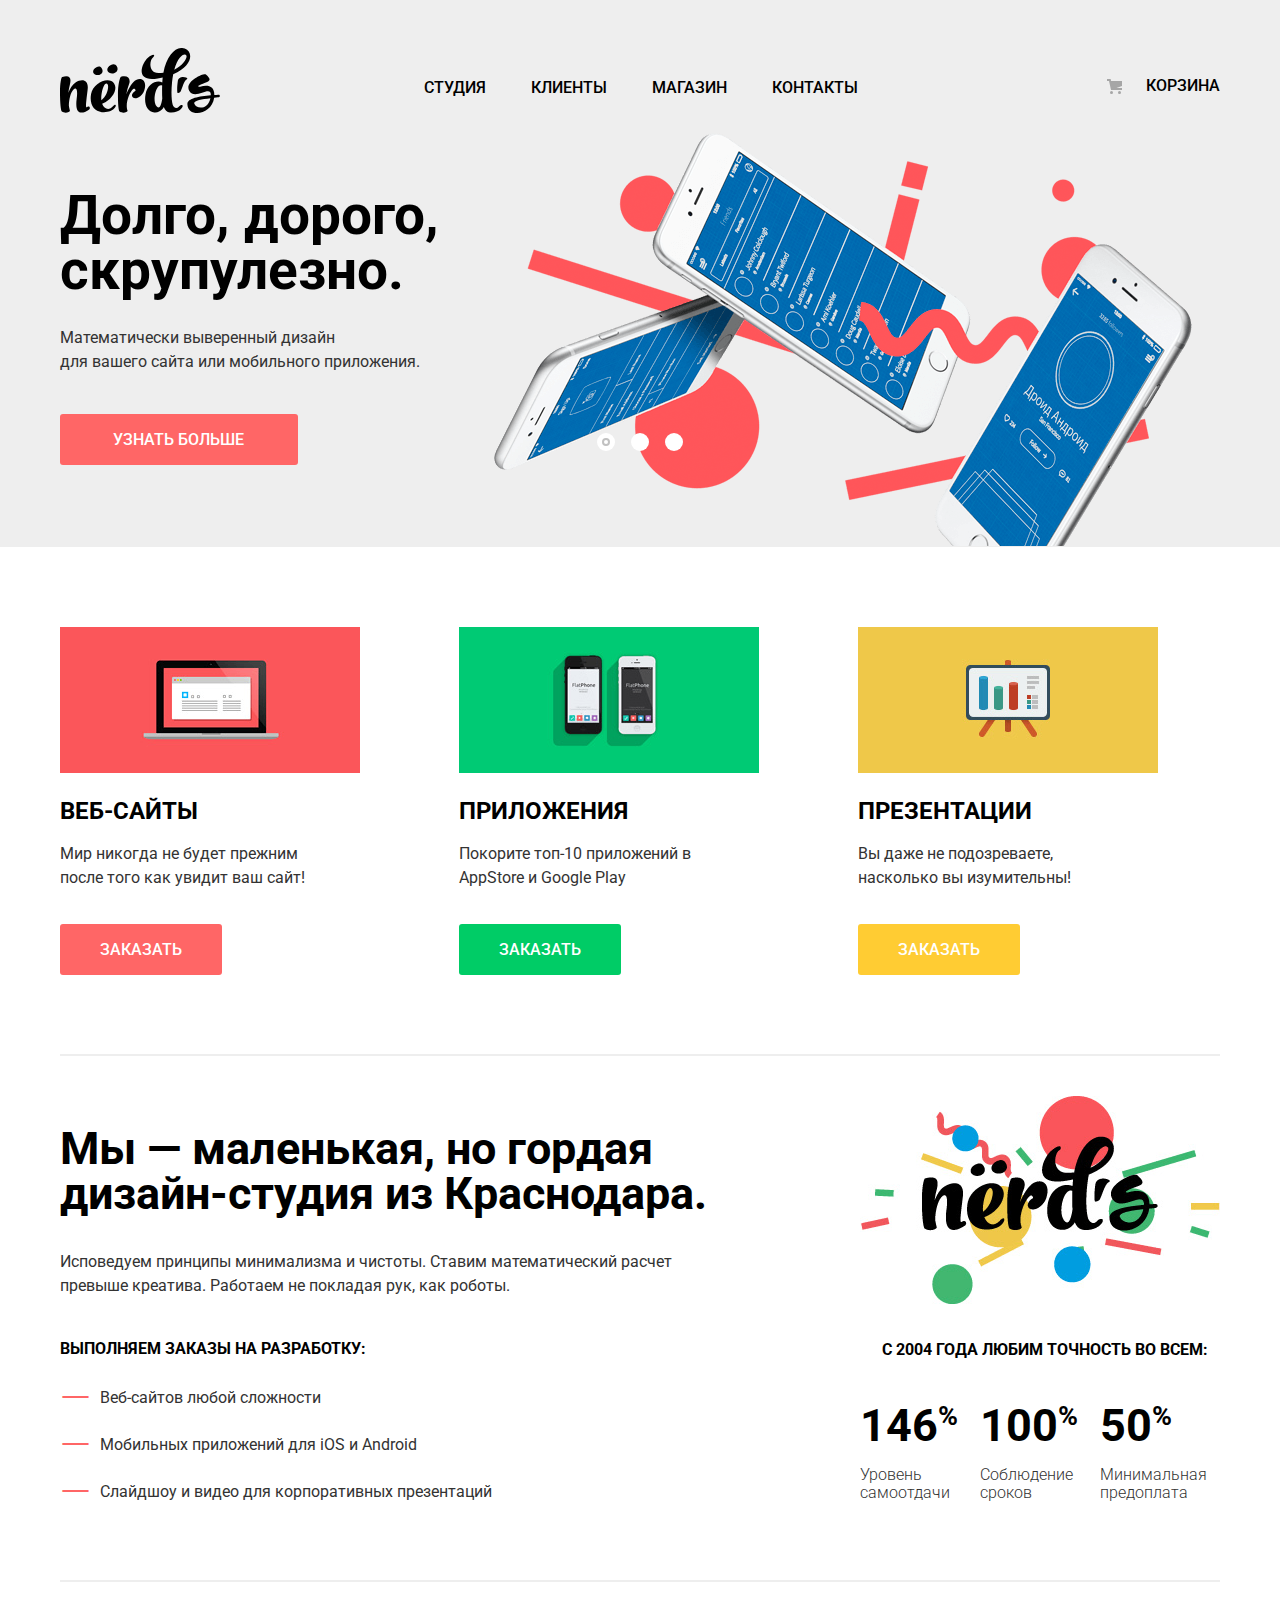
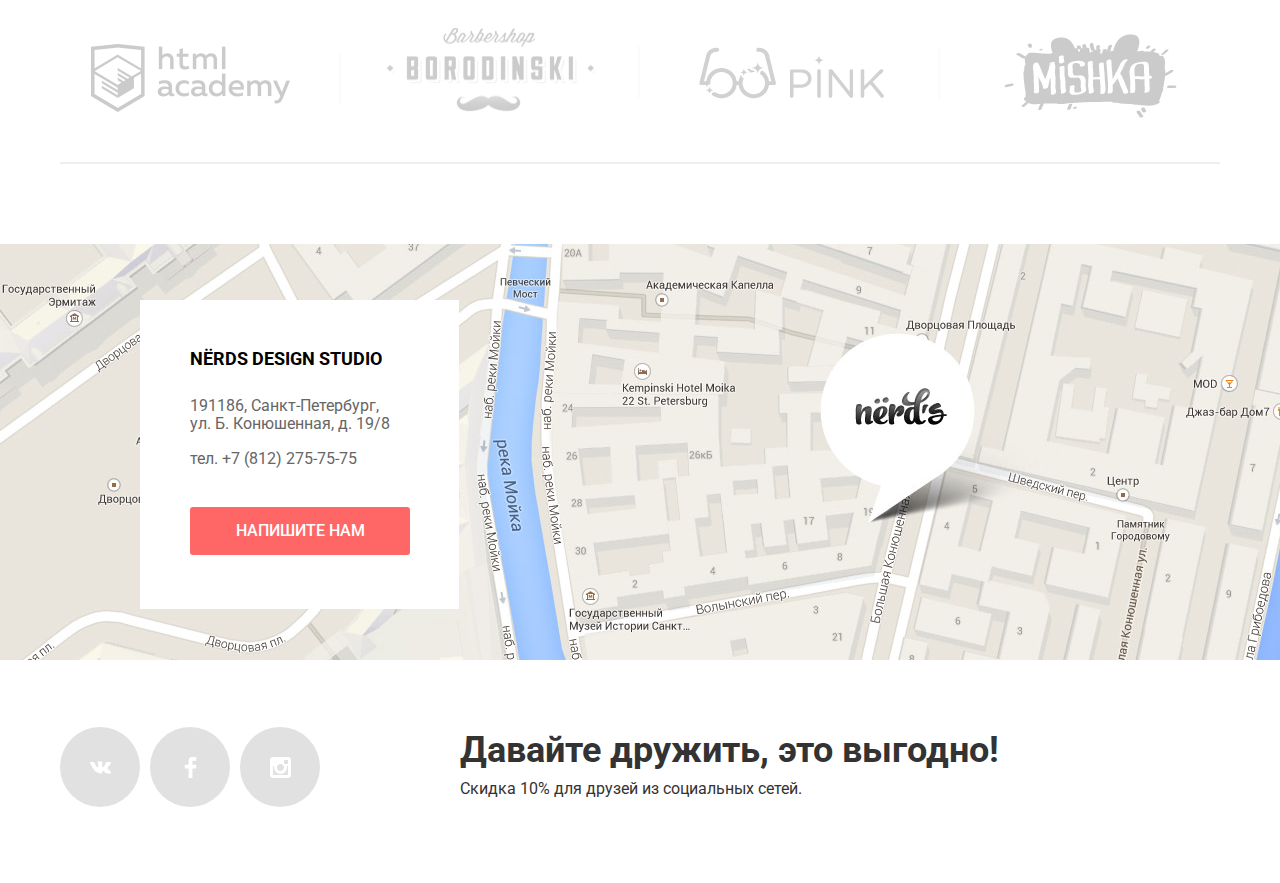
==== index.html @ 6db20c1d "Исправлены ошибки" ====
<!DOCTYPE html>
<html lang="ru">

<head>
    <meta charset="utf-8">
    <title>Нёрдс: главная страница</title>
    <link href="https://fonts.googleapis.com/css?family=Roboto:400,500,700&amp;subset=cyrillic" rel="stylesheet">
    <link href="css/normalize.css" rel="stylesheet">
    <link href="css/style.css" rel="stylesheet">
</head>

<body>
    <header class="main-header">
        <nav class="main-navigation" aria-label="Навигация сайта">
            <img src="img/nerds-logo.svg" width="160" height="65" alt="Логотип Нёрдс">
            <ul class="site-navigation">
                <li class="current-main"><a>Студия</a></li>
                <li><a href="clients.html">Клиенты</a></li>
                <li><a href="catalog.html">Магазин</a></li>
                <li><a href="contacts.html">Контакты</a></li>
            </ul>
            <div class="basket"><a href="basket.html">Корзина</a>
            </div>
        </nav>
    </header>

    <main>
        <h1 class="visually-hidden">Студия Нёрдс</h1>
        <div class="slider-background">
            <section class="slider">
                <h2 class="visually-hidden">Преимущества</h2>
                <input class="slide1 visually-hidden" type="radio" name="toggle" id="slide1" checked>
                <input class="slide2 visually-hidden" type="radio" name="toggle" id="slide2">
                <input class="slide3 visually-hidden" type="radio" name="toggle" id="slide3">
                <div class="slider-controls">
                    <label class="slider-controls-item slider-controls-item--1" for="slide1">Первый</label>
                    <label class="slider-controls-item slider-controls-item--2" for="slide2">Второй</label>
                    <label class="slider-controls-item slider-controls-item--3" for="slide3">Третий</label>
                </div>
                <ul class="slogan-list">
                    <li class="slogan first-slide">
                        <div class="slogan-text">
                            <p class="slogan-main"><b>Долго, дорого, скрупулезно.</b></p>
                            <p class="slogan-small">Математически выверенный дизайн
                                <br> для вашего сайта или мобильного приложения.</p>
                            <a class="button" href="#">Узнать больше</a>
                        </div>
                    </li>
                    <li class="slogan second-slide">
                        <div class="slogan-text">
                            <p class="slogan-main"><b>Любим математику как никто другой</b></p>
                            <p class="slogan-small">Никакого креатива, только математические формулы для расчета идеальных пропорций.</p>
                            <a class="button" href="#">Узнать больше</a>
                        </div>
                    </li>
                    <li class="slogan third-slide">
                        <div class="slogan-text">
                            <p class="slogan-main"><b>Только ночь, только хардкор</b></p>
                            <p class="slogan-small">Работать днем, как все? Мы против этого. Ближе к полуночи работа только начинается.</p>
                            <a class="button" href="#">Узнать больше</a>
                        </div>
                    </li>
                </ul>

            </section>
        </div>
        <section class="services">
            <h2 class="visually-hidden">Услуги</h2>
            <div class="services-list">
                <div class="services-item web">
                    <img src="img/illustration-1.png" width="300" height="146" alt="Веб-сайты">
                    <h3>Веб-сайты</h3>
                    <p>Мир никогда не будет прежним после того как увидит ваш сайт!</p>
                    <a class="button red" href="#">Заказать</a>
                </div>
                <div class="services-item apps">
                    <img src="img/illustration-2.png" width="300" height="146" alt="Приложения">
                    <h3>Приложения</h3>
                    <p>Покорите топ-10 приложений в AppStore и Google Play</p>
                    <a class="button green" href="#">Заказать</a>
                </div>
                <div class="services-item presentations">
                    <img src="img/illustration-3.png" width="300" height="146" alt="Презентации">
                    <h3>Презентации</h3>
                    <p>Вы даже не подозреваете, насколько вы изумительны!</p>
                    <a class="button yellow" href="#">Заказать</a>
                </div>
            </div>
        </section>
        <div class=features-wrapper>
            <section class="features">
                <p class="features-large"><b>Мы &mdash; маленькая, но гордая дизайн-студия из Краснодара.</b></p>
                <p>Исповедуем принципы минимализма и чистоты. Ставим математический расчет превыше креатива. Работаем не покладая рук, как роботы.</p>
                <p class="features-small">Выполняем заказы на разработку:</p>
                <ul class="features-list">
                    <li>Веб-сайтов любой сложности</li>
                    <li>Мобильных приложений для iOS и Android</li>
                    <li>Слайдшоу и видео для корпоративных презентаций</li>
                </ul>
            </section>
            <section class="features-numbers">
                <h2>С 2004 года любим точность во всем:</h2>
                <ul class="numbers-table">
                    <li>
                        <p class="numbers">146<sup>%</sup></p>
                        <p class="numbers-text">Уровень самоотдачи</p>
                    </li>
                    <li>
                        <p class="numbers">100<sup>%</sup></p>
                        <p class="numbers-text">Соблюдение сроков</p>
                    </li>
                    <li>
                        <p class="numbers">50<sup>%</sup></p>
                        <p class="numbers-text"> Минимальная предоплата</p>
                    </li>
                </ul>
            </section>
        </div>

        <section class="projects" aria-label="Проекты">
            <ul class="projects-list">
                <li>
                    <a class="htmlacademy" href="https://htmlacademy.ru/intensive/htmlcss" aria-label="Академия HTML">
                        <img src="img/logo-1.png" width="199" height="68" alt="HTML Academy"></a>
                </li>
                <li>
                    <a class="borodinskiy" href="#" aria-label="Барбершоп Бородинский">
                        <img src="img/logo-2.png" width="209" height="87" alt="Borodinsky"></a>
                </li>
                <li>
                    <a class="pink" href="#" aria-label="Пинк">
                        <img src="img/logo-3.png" width="185" height="52" alt="Pink"></a>
                </li>
                <li>
                    <a class="mishka" href="#" aria-label="Мишка">
                        <img src="img/logo-4.png" width="173" height="84" alt="Mishka"></a>
                </li>
            </ul>
        </section>
        <section class="contacts" aria-label="Контактная информация">
            <p class="map"><img src="img/map.jpg" width="1440" height="416" alt="Санкт-Петербург, ул. Б. Конюшенная, д. 19/8">
            </p>
            <div class="address">
                <h3>Nёrds design studio</h3>
                <p>191186, Санкт-Петербург,
                    <br> ул. Б. Конюшенная, д. 19/8</p>
                <a class="phone" href="tel:+78122757575">тел. +7 (812) 275-75-75</a>
                <a class="button write" href="contacts.html">Напишите нам</a>
            </div>
        </section>
    </main>
    <footer class="footer">
        <div class="footer-social">
            <ul class="list-social">
                <li>
                    <a class="social-button" href="https://vk.com/" aria-label="Вконтакте"><img src="img/vk-icon.svg" width="21" height="21" alt="вконтакте"></a>
                </li>
                <li>
                    <a class="social-button" href="https://facebook.com/" aria-label="Фейсбук"><img src="img/fb-icon.svg" width="21" height="21" alt="фейсбук"></a>
                </li>
                <li>
                    <a class="social-button" href="https://instagram.com/" aria-label="Инстаграм"><img src="img/insta-icon.svg" width="21" height="21" alt="instagram"></a>
                </li>
            </ul>
            <div class="friendship">
                <p class="friendship-large">Давайте дружить, это выгодно!</p>
                <p class="friendship-small">Скидка 10% для друзей из социальных сетей.</p>
            </div>
        </div>
    </footer>

    <section class="modal contact-us">
        <h2>Напишите нам</h2>
        <form class="contact-form" action="https://echo.htmlacademy.ru" method="post">
            <div class="user-wrapper">
                <p>
                    <label for="name">Ваше имя:</label>
                    <input class="form-field" type="text" id="name" name="contact-name" required placeholder="Имя Фамилия">
                </p>
                <p>
                    <label for="email">Ваш e-mail:</label>
                    <input class="form-field" type="email" id="email" name="email" required placeholder="email@example.com">
                </p>
            </div>
            <p>
                <label for="message">Текст письма:</label>
                <textarea class="form-field message" id="message" name="message" required placeholder="В свободной форме"></textarea>
            </p>
            <button class="button button-modal" type="submit">Отправить</button>
        </form>
        <button class="modal-close" type="button" name="close" aria-label="Закрыть окно"></button>
    </section>
</body>

</html>
---- css/style.css ----
body {
    margin: 0;
    padding: 0;
    font-family: "Roboto", Arial, sans-serif;
    font-size: 16px;
    line-height: 24px;
    font-weight: 400;
    color: #333333;
}
a {
    text-decoration: none;
}
.main-header {
    width: 100%;
    background-color: #eeeeee;
    display: flex;
}
.main-navigation {
    line-height: 30px;
    font-weight: 500;
    text-transform: uppercase;
    display: flex;
    width: 1160px;
    padding: 0;
    margin: 0 auto;
    margin-top: 48px;
    margin-bottom: 20px;
    padding-right: 20px;
    padding-left: 20px;
    flex-wrap: wrap;

    justify-content: space-between;
    align-items: center;
}

.main-navigation img {
    margin: 0;
    padding: 0;
}
.catalog-header img:hover,
.catalog-header img:focus {
    opacity: 0.8;
}
.catalog-header img:active {
    opacity: 0.3;
}
.site-navigation {
    padding: 0;
    margin: 0;
    margin-top: 15px;
    display: flex;
    list-style: none;
    justify-content: space-between;
}
.site-navigation li {
    margin-right: 45px;
}
.site-navigation a,
.site-navigation-catalog a {
    color: #000000;
    margin: 0;
}
.site-navigation a:hover,
.basket a:hover, 
.site-navigation-catalog a:hover,
.site-navigation a:focus,
.basket a:focus, 
.site-navigation-catalog a:focus {
    color: #ff6666;
}
.site-navigation a:active,
.basket a:active, 
.site-navigation-catalog a:active {
    color: #000000;
    opacity: 0.3;
}
.current a,
.current a:hover,
.current a:active {
    color: #000000;
    border-bottom: 2px solid #ff6666;
    padding-bottom: 8px;
    opacity: 1;
}
.current-main a,
.current-main a:hover,
.current-main a:active {
    color: #000000;
    opacity: 1;
}
.basket {
    list-style: none;
    line-height: 30px;
    font-weight: 500;
    text-transform: uppercase;
    max-width: 120px;
    padding: 0;
    margin: 0;
    margin-top: 14px;
}
.basket a {
    color: #000000;
}
.basket::before {
    content: "";
    width: 15px;
    height: 15px;
    display: inline-block;
    vertical-align: middle;
    background-image: url(../img/cart-icon.svg);
    background-repeat: no-repeat;
    margin-right: 24px;
}
.slider-background {
    width: 100%;
    background-color: #eeeeee;
    margin-bottom: 80px;
}
.slider {
    background-color: #eeeeee;
    width: 1160px;
    margin: 0 auto;
    padding: 0;
    padding-right: 20px;
    padding-left: 20px;
    position: relative;
}
.first-slide,
.second-slide,
.third-slide {
    display: none
}
.slider-controls {
    position: absolute;
    left: 50%;
    bottom: 104px;
    z-index: 100;
    width: 160px;
    height: 18px;
    text-align: center;
    font-size: 0;
    transform: translateX(-50%);
}
.slider-controls label {
    position: relative;
    display: inline-block;
    vertical-align: top;
    width: 18px;
    height: 18px;
    padding: 8px;
    border-radius: 50%;
    cursor: pointer;
}
.slider-controls label::after {
    content: "";
    position: absolute;
    top: 8px;
    left: 8px;
    z-index: 1;
    width: 18px;
    height: 18px;
    background: #ffffff;
    border-radius: 50%;
}
.slide1:checked~.slogan-list .slogan:nth-child(1) {
    display: block;
}
.slide2:checked~.slogan-list .slogan:nth-child(2) {
    display: block;
}
.slide3:checked~.slogan-list .slogan:nth-child(3) {
    display: block;
}
.slide1:checked~.slider-controls .slider-controls-item--1::before,
.slide2:checked~.slider-controls .slider-controls-item--2::before,
.slide3:checked~.slider-controls .slider-controls-item--3::before {
    content: "";
    position: absolute;
    left: 50%;
    top: 50%;
    z-index: 2;
    width: 4px;
    height: 4px;
    margin: -4px;
    background-color: inherit;
    border: 2px solid #c1c1c1;
    border-radius: 50%;
}
.slogan-text {
    margin: 0;
    padding: 0;
    display: flex;
    flex-direction: column;
    align-items: flex-start;
    justify-content: space-between;
    width: 525px;
}
.slogan-main {
    font-size: 55px;
    line-height: 55px;
    text-align: left;
    font-weight: 500;
    color: #000000;
    margin-bottom: 28px;
}
.slogan-small {
    max-width: 430px;
    margin: 0;
    margin-bottom: 40px;
}
.slogan-list {
    padding: 0;
    margin: 0;
}
.slogan {
    list-style: none;
    padding-bottom: 82px;
}
.slogan:nth-child(1) {
    background-image: url(../img/slide1.png);
    background-position: 94% 0;
    background-repeat: no-repeat;
}
.slogan:nth-child(2) {
    background-image: url(../img/slide2.png);
    background-position: 100% 0;
    background-repeat: no-repeat;
}
.slogan:nth-child(3) {
    background-image: url(../img/slide3.png);
    background-position: 100% 20px;
    background-repeat: no-repeat;
}
.services {
    width: 1160px;
    min-height: 427px;
    margin: 0 auto 32px auto;
    border-bottom: 2px solid #eeeeee;
}
.services-item {
    list-style: none;
}
.services-item img {
    margin-bottom: 16px;
}
.services-list {
    display: flex;
    margin: 0;
    padding: 0;
}
.services-item.web {
    margin-right: 99px;
}
.services-item.apps {
    margin-right: 99px;
}
.services-item p {
    width: 260px;
    margin-bottom: 34px;
}
.services-item h3 {
    font-size: 24px;
    line-height: 30px;
    text-transform: uppercase;
    text-align: left;
    font-weight: 700;
    color: #000000;
    margin: 0;
}
.button {
    display: inline-block;
    vertical-align: top;
    border-radius: 3px;
    line-height: 18px;
    text-align: center;
    color: #ffffff;
    vertical-align: middle;
    text-transform: uppercase;
    font-weight: 500;
    background-color: #ff6666;
    border: none;
    padding: 17px 54px 16px 53px;
}
.button:hover {
    background-color: #ff3333;
}
.button:focus {
    background-color: #cc3333;
    color: #cc9999;
    box-shadow: inset 1px 1px 0 #fff;
}
.button.red {
    padding: 17px 40px 16px 40px;
}
.button.green {
    background-color: #00cc66;
    padding: 17px 40px 16px 40px;
}
.button.green:hover {
    background-color: #339966;
}
.button.green:focus {
    background-color: #009966;
    color: #66cc99;
    box-shadow: inset 1px 1px 0 #fff;
}
.button.yellow {
    background-color: #ffcc33;
    padding: 17px 40px 16px 40px;
}
.button.yellow:hover {
    background-color: #eab534;
}
.button.yellow:focus {
    background-color: #cc9933;
    color: #ffcc66;
    box-shadow: inset 1px 1px 0 #fff;
}
.features-wrapper {
    display: flex;
    align-content: space-between;
    width: 1160px;
    margin: auto;
    padding-right: 20px;
    padding-left: 20px;
}
.features {
    display: flex;
    flex-direction: column;
    align-content: flex-start;
    width: 660px;
}
.features-large {
    font-size: 45px;
    line-height: 45px;
    font-weight: 500;
    color: #000000;
    margin: 0;
    margin-top: 38px;
    margin-bottom: 18px;
    padding: 0;
}
.features-small {
    font-size: 16px;
    line-height: 24px;
    text-transform: uppercase;
    text-align: left;
    font-weight: 700;
    color: #000000;
    margin: 0;
    margin-bottom: 9px;
    margin-top: 23px;
    padding: 0;
}
.features-list {
    list-style: none;
    margin-bottom: 43px;
}
.features-list ul {
    margin: 0;
    padding: 0;
}
.features-list li {
    padding-bottom: 23px;
    position: relative;
}
.features-list li::before {
    content: "\2014";
    display: block;
    padding-right: 5px;
    color: #ff6666;
    font-size: 40px;
    font-weight: 300;
    position: absolute;
    left: -40px;
}
.numbers {
    font-size: 45px;
    line-height: 10.06px;
    font-weight: 700;
    color: #000000;
    display: flex;
    flex-direction: row;
    padding-right: 22px;
    margin-bottom: 35px;
}
.numbers sup {
    vertical-align: super;
    font-size: 27px;
    margin-top: 8px;
}
.numbers-text {
    font-size: 16px;
    line-height: 18px;
    font-weight: 300;
}
.numbers-table {
    list-style: none;
    display: flex;
    justify-content: space-around;
    margin: 0;
    padding: 0;
    width: 360px;
}
.features-numbers {
    display: flex;
    flex-direction: column;
    margin-left: auto;
    align-items: flex-end;
}
.features-numbers::before {
    content: "";
    display: inline-block;
    vertical-align: top;
    width: 360px;
    height: 210px;
    margin-left: auto;
    margin-bottom: 32px;
    margin-top: 8px;
    background: url(../img/nerds-illustration.png) no-repeat 100% 0;
}
.features-numbers h2 {
    font-size: 16px;
    line-height: 24px;
    text-transform: uppercase;
    text-align: left;
    font-weight: 700;
    color: #000000;
    margin: 0;
    margin-bottom: 14px;
    padding: 0;
    padding-right: 12px;
}
.projects {
    width: 1160px;
    margin: 0 auto;
    margin-bottom: 80px;
    margin-top: 10px;
    border-bottom: 2px solid #eeeeee;
    border-top: 2px solid #eeeeee;
}
.projects-list {
    padding: 0;
    margin: 0;
    display: flex;
    justify-content: space-between;
}
.projects-list li {
    list-style: none;
}
.projects a {
    display: flex;
    align-items: center;
    position: relative;
}
.projects a {
    opacity: 0.2;
}
.projects .htmlacademy {
    padding-left: 31px;
    padding-right: 51px;
    padding-top: 62px;
    padding-bottom: 50px;
}
.projects .borodinskiy {
    padding-left: 45px;
    padding-right: 44px;
    padding-top: 46px;
    padding-bottom: 44px;
}
.projects .mishka {
    padding-left: 63px;
    padding-right: 43px;
    padding-top: 52px;
    padding-bottom: 44px;
}
.projects .pink {
    padding-left: 57px;
    padding-right: 56px;
    padding-top: 65px;
    padding-bottom: 63px;
}
.projects .htmlacademy::after,
.projects .borodinskiy::after,
.projects .pink::after {
    content: "";
    display: block;
    width: 2px;
    height: 52px;
    position: absolute;
    right: 0;
    z-index: 1;
    background-color: #eeeeee;
}
.projects a:hover,
.projects a:focus {
    opacity: 1;
}
.projects a:active {
    opacity: 0.1;
}
.contacts {
    width: 100%;
    position: relative;
}
.map {
    min-height: 416px;
    overflow: hidden;
    line-height: 0;
    margin: 0;
    padding: 0;
    background-color: #cccccc;
}
.address {
    width: 319px;
    min-height: 309px;
    background-color: white;
    position: absolute;
    top: 56px;
    left: 140px;
    padding: 32px 50px 42px;
    display: flex;
    flex-direction: column;
    justify-content: center;
    box-sizing: border-box;
}
.address p {
    font: inherit;
    line-height: 18px;
    color: #666666;
    margin-bottom: 14px;
}
.phone {
    color: #666666;
    text-decoration: none;
}
.address h3 {
    font-size: 18px;
    line-height: 30px;
    text-transform: uppercase;
    text-align: left;
    font-weight: 700;
    color: #000000;
    margin: 0;
    padding: 0;
    padding-bottom: 7px;
}
.button.write {
    padding: 15px 0 15px 0;
    margin-top: 36px;
    width: 220px;
    text-align: center;
}
.footer {
    width: 100%;
}
.footer-social {
    width: 1160px;
    display: flex;
    justify-content: flex-start;
    align-items: flex-start;
    margin: 67px auto;
    padding-right: 20px;
    padding-left: 20px;
}
.list-social {
    min-width: 260px;
    height: 80px;
    padding: 0;
    margin: 0;
    display: flex;
    justify-content: space-between;
    list-style: none;
}
.social-button {
    background-color: #e1e1e1;
    width: 80px;
    height: 80px;
    border-radius: 50%;
    display: flex;
    align-items: center;
    justify-content: center;
}
.social-button:hover,
.social-button:focus {
    background-color: #ff3333;
}
.social-button:active {
    background-color: #cc3333;
}
.social-button:active img {
    opacity: 0.3;
}
.friendship {
    margin: 0;
    margin-left: 140px;
}
.friendship-large {
    margin: 0;
    padding: 0;
    padding-top: 5px;
    font-size: 36px;
    line-height: 36px;
    font-weight: 700;
}
.friendship-small {
    line-height: 22px;
    margin-top: 10px;
}

/*МОДАЛЬНОЕ ОКНО*/

.modal {
    position: fixed;
    display: none;
}
.modal.contact-us {
    width: 780px;
    padding: 68px 80px 80px 100px;
    border: 1px solid #eeeeee;
    background-color: #ffffff;
    top: 50px;
    left: 240px;
    box-shadow: 0 14px 80px 0 rgba(0,0,0,0.8);
    z-index: 103;
}
.contact-us h2 {
    font-size: 45px;
    line-height: 45px;
    font-weight: 500;
    margin: 0;
    margin-bottom: 42px;
}
.contact-us p {
    margin: 0;
    padding: 0;
}
.user-wrapper {
    display: flex;
    margin-bottom: 34px;
}
.contact-form label {
    font-size: 16px;
    color: #000000;
    line-height: 18px;
    font-weight: 700;
    display: block;
}
.form-field::-webkit-input-placeholder {
    font: inherit;
    color: #333333;
    font-size: 16px;
    line-height: 18px;
    font-weight: 300;
    opacity: 0.5;
}
.form-field::-ms-input-placeholder {
    font: inherit;
    color: #333333;
    font-size: 16px;
    line-height: 18px;
    font-weight: 300;
    opacity: 0.5;
}
.form-field::placeholder {
    font: inherit;
    color: #333333;
    font-size: 16px;
    line-height: 18px;
    font-weight: 300;
    opacity: 0.5;
}
.form-field {
    border: 2px solid #eeeeee;
}
.form-field:hover {
    opacity: 0.3;
}
.form-field:focus {
    border-color: #000000;
}
.form-field:required:invalid {
    border-color: #ff3333;
    color: #ff3333;
}
.form-field {
    width: 334px;
    height: 46px;
    margin: 0;
    padding-left: 12px;
    padding-right: 10px;
    margin-top: 7px;
    margin-right: 40px;
}
.form-field.message {
    width: 740px;
    height: 102px;
    padding-left: 12px;
    padding-top: 12px;
    margin-bottom: 43px;
    margin-top: 10px;
}
.modal-close {
    position: absolute;
    top: 79px;
    right: 80px;
    width: 22px;
    height: 22px;
    font-size: 0;
    background-color: #ffffff;
    border: none;
    cursor: pointer;
    opacity: 0.3;
}
.modal-close::before,
.modal-close::after {
    content: "";
    position: absolute;
    right: 6px;
    width: 27px;
    height: 3px;
    background-color: #ff3333;
}
.modal-close::before {
    transform: rotate(45deg);
}
.modal-close::after {
    transform: rotate(-45deg);
}
.modal-close:hover,
.modal-close:focus {
    opacity: 1;
    outline: none;
}
.modal-close:active {
    opacity: 0.1;
    outline: none;
}
.button-modal {
    width: 260px;
}

/*КАТАЛОГ*/

.catalog-header {
    width: 100%;
    background-color: #eeeeee;
    display: flex;
}
.catalog-navigation {
    line-height: 30px;
    font-weight: 500;
    text-transform: uppercase;
    background-color: #eeeeee;
    display: flex;
    width: 1160px;
    padding: 0;
    margin: 0 auto;
    margin-top: 48px;
    margin-bottom: 20px;
    padding-right: 20px;
    padding-left: 20px;

    justify-content: space-between;
    align-items: center;
}
.catalog-navigation img {
    margin: 0;
}
.site-navigation-catalog {
    padding: 0;
    margin: 0;
    margin-top: 10px;
    display: flex;
    list-style: none;
    justify-content: space-between;
}
.site-navigation-catalog li {
    margin-right: 46px;
}

.basket {
    max-width: 120px;
    padding: 0;
    margin: 0;
    margin-top: 10px;
}
.catalog-title {
    width: 100%;
    background-color: #eeeeee;
    display: flex;
    justify-content: center;
    align-content: center;
    padding-top: 45px;
    padding-bottom: 110px;
    margin-bottom: 60px;
}
.catalog-title h1 {
    font-size: 55px;
    font-weight: 500;
    line-height: 55px;
    margin: 0;
    padding: 0;
}
.catalog-container {
    width: 1160px;
    margin: 0 auto;
    display: flex;
    justify-content: space-between;
}
.filter-container {
    padding: 0;
    margin: 0;
    display: flex;
    justify-content: space-between;
}
.filters-set {
    border: none;
    margin: 0;
    margin-bottom: 42px;
    padding: 0;
    width: 260px;
}
.filters-name {
    font-size: 18px;
    line-height: 30px;
    font-weight: 700;
    text-transform: uppercase;
    padding: 0;
    margin: 0;
}
.filters-set ul {
    padding: 0;
    margin: 0;
}
.filters-set li {
    font-size: 16px;
    line-height: 20px;
    display: block;
    margin-top: 15px;
    padding-bottom: 5px;
    position: relative;
}
.filters-set label {
    padding-left: 37px;
}
.filters-set label::before,.filters-set label::after {
    opacity: 0.4;
}
.radio+label::before {
    content: "";
    position: absolute;
    width: 26px;
    height: 26px;
    left: 0px;
    top: 0px;
    background: url(../img/radio-off.svg) no-repeat;
}
.radio:checked+label::before {
    content: "";
    position: absolute;
    width: 26px;
    height: 26px;
    left: 0px;
    top: 0px;
    background: url(../img/radio-on.svg) no-repeat;
}
.checkbox:focus+label,
.checkbox:focus+label::before,
.checkbox:focus+label::after,
.radio:focus+label,
.radio:focus+label::before,
.radio:focus+label::after,
.filters-set label:hover,
.filters-set label:hover::before,
.filters-set label:hover::after {
    opacity: 1;
    color: #000000;
}
.checkbox:disabled+label,
.checkbox:disabled+label::before,
.checkbox:disabled+label::after,
.radio:disabled+label,
.radio:disabled+label::before,
.radio:disabled+label::after {
    opacity: 0.3;
}
.checkbox+label::before {
    content: "";
    position: absolute;
    width: 25px;
    height: 25px;
    left: 0;
    top: 0;
    background: url(../img/checkbox-off.svg) no-repeat;
}
.checkbox:checked+label::before {
    content: "";
    position: absolute;
    width: 25px;
    height: 25px;
    left: 0;
    top: 0;
    background: url(../img/checkbox-on.svg) no-repeat;
}
.filters button {
    margin-top: 6px;
    width: 260px;
    height: 50px;
    color: #000000;
    font-size: 16px;
    line-height: 18px;
    font-weight: 500;
    text-transform: uppercase;
    background-color: #eeeeee;
    border: none;
}
.filters button:hover {
    background-color: #dfdfdf;
}
.filters button:active {
    background-color: #d5d5d5;
    box-shadow: inset 0 2px 0 0 #bfbfbf;
}
.filter-item {
    margin: 0;
    padding: 0;
    border: none;
    width: 260px;
}
.range-filter {
    width: 260px;
    margin-top: 51px;
}
.filter-item legend {
    font-size: 18px;
    line-height: 24px;
    text-transform: uppercase;
    font-weight: 700;
}
.range-controls {
    position: relative;
    height: 41px;
    margin-bottom: 15px;
    padding-top: 39px;
    padding-right: 20px;
    padding-left: 20px;
    background-color: #f1f1f1;
    border-radius: 5px;
}
.range-controls .scale {
    height: 2px;
    background: #d7dcde;
}
.range-controls .bar {
    width: 70%;
    height: 2px;
    background: #00ca74;
    margin-left: 5%; 
    width: 140px;
}
.range-controls .toggle {
    position: absolute;
    top: 31px;
    left: 0;
    width: 4px;
    height: 4px;
    padding: 0;
    border: 8px solid #ffffff;
    background-color: #ababab;
    box-shadow: 0 2px 1px 0 #cfcfcf;
    border-radius: 50%;
    cursor: pointer;
}
.range-controls .toggle-min {
    left: 20px;
}
.range-controls .toggle-max {
    left: 160px;
}
.price-controls {
    font-size: 0;
    margin-bottom: 55px;
}
.price-controls label {
    display: inline-block;
    vertical-align: top;
    width: 50%;
    font-size: 16px;
    text-transform: uppercase;
}
.price-controls input {
    width: 60px;
    padding: 8px 10px;
    margin-left: 10px;
    font-family: Roboto, Arial, sans-serif;
    font-size: 16px;
    text-align: center;
    color: #283136;
    border: none;
    border-radius: 5px;
    background: #f1f1f1;
}
.max-price {
    text-align: right;
}
.sort-wrapper {
    display: flex;
    justify-content: space-between;
    width: 760px;
    margin-bottom: 53px;
    align-items: flex-start;
}
.catalog-sort {
    list-style: none;
    display: flex;
    margin: 0;
    padding: 0;
}
.sort-title {
    padding: 0;
    margin: 0;
    font-size: 18px;
    line-height: 18px;
    font-weight: 700;
    color: #000000;
    text-transform: uppercase;
}
.catalog-sort a {
    color: #000000;
    text-decoration: none;
    font-size: 14px;
    line-height: 18px;
    text-transform: uppercase;   
}
.catalog-sort a:not(.active) {
    opacity: 0.3;
}
.catalog-sort li {
    margin-right: 25px;
}
.catalog-sort .arrow-down {
    margin-right: 15px;
    margin-left: 25px;
}
.catalog-sort .arrow-up {
    margin-right: 0;
}
.catalog-sort a:not(.active):hover,.catalog-sort a:not(.active):focus {
    opacity: 0.6;
}
.catalog-sort a:active,.catalog-sort .active {
    opacity: 1;
    cursor: default;
}
.catalog {
    list-style: none;
    color: #333333;
}
.catalog-list {
    list-style: none;
    padding: 0;
    margin: 0;
    display: flex;
    flex-wrap: wrap;
    width: 760px;
    justify-content: space-between;
    margin-bottom: 25px;
}
.catalog-item {
    position: relative;
    padding: 0;
    margin-bottom: 33px;
    line-height: 0;
}
.catalog-item img {
    width: 360px;
    height: 576px;
}
.catalog-item::before {
    content: "";
    display: block;
    width: 360px;
    height: 40px;
    background: url(../img/browser.svg) no-repeat;
    opacity: 0.12;
}
.catalog-item:hover::before {
    opacity: 1;
}
.catalog-item:hover {
    box-shadow: 0px 6px 15px 0px rgba(0, 1, 1, 0.25);
}
.info-block a:first-child {
    font-size: 18px;
    line-height: 30px;
    text-transform: uppercase;
    font-weight: bold;
    margin-bottom: 18px;
    padding-top: 5px;
    color: #000000;
}

.info-block p {
    margin: 0 auto;
    padding: 0;
    padding-bottom: 32px;
    line-height: 18px;
    width: 240px;
}

.info-block {
    background-color: #eeeeee;
    position: absolute;
    width: 360px;
    min-height: 231px;
    bottom: 0;
    display: inline-block;
    vertical-align: top;
    text-align: center;
}
.catalog-item .info-block {
    display: none;
}
.catalog-item:hover .info-block {
    display: block;
}
.catalog-item:focus-within .info-block {
    display: block;
}
.catalog-button {
    display: inline-block;
    vertical-align: top;
    line-height: 18px;
    text-align: center;
    color: #ffffff;
    vertical-align: middle;
    text-transform: uppercase;
    font-weight: 500;
    background-color: #ff6666;
    border: none;
    border-radius: 3px;
    padding: 17px 64px 16px 55px;   
}
.catalog-button:hover {
    background-color: #ff3333;
}
.catalog-button:focus {
    background-color: #d7373b;
}
.pagination-list {
    list-style: none;
    display: flex;
    flex-wrap: wrap;
    padding: 0;
    margin: 0;
    margin-bottom: 61px;
}
.pagination-item,.pagination-item-current {
    margin-right: 12px;
    width: 50px;
    height: 50px;
    font-weight: 500;
}
.pagination-item:last-child {
    margin-right: 0;
    width: 260px;
    text-align: center;
}
.pagination-item a {
    display: block;
    padding: 13px 19px;
    margin: 0;
    border-radius: 3px;
    color: #000000;
    text-decoration: none;
    background-color: #eeeeee;
    text-transform: uppercase;
}
.pagination-item a:hover {
    background-color: #dfdfdf;
}
.pagination-item a:focus {
    background-color: #d5d5d5;
    opacity: 0.3;
}
.pagination-item a:active {
    color: #000000;
    background-color: #cccccc;
    opacity: 0.3;
    box-shadow: inset 0 3px 0 0 #bfbfbf;
}
.pagination-item-current a {
    color: #000000;
    border: 3px solid #dbdbdb;
    background-color: #ffffff;
    padding: 10px 16px;
    display: block;
    margin: 0;
    border-radius: 3px;
    text-decoration: none;
    text-transform: uppercase;
    cursor: default;
}
.catalog-address {
    width: 319px;
    min-height: 309px;
    background-color: white;
    position: absolute;
    top: 56px;
    left: 140px;
    padding: 35px 50px 40px;
    display: flex;
    flex-direction: column;
    justify-content: center;
    box-sizing: border-box;
}
.catalog-phone {
    color: #666666;
    text-decoration: none;
}
.catalog-address h3 {
    font-size: 18px;
    line-height: 30px;
    text-transform: uppercase;
    text-align: left;
    font-weight: 700;
    color: #000000;
    margin: 0;
}
.catalog-address p {
    font: inherit;
    color: #666666;
    margin-bottom: 12px;
}
.catalog-button.write {
    padding: 15px 0 15px 0;
    margin-top: 33px;
    width: 220px;
    text-align: center;
}
.visually-hidden {
    position: absolute;
    clip: rect(0 0 0 0);
    width: 1px;
    height: 1px;
    margin: -1px;
}
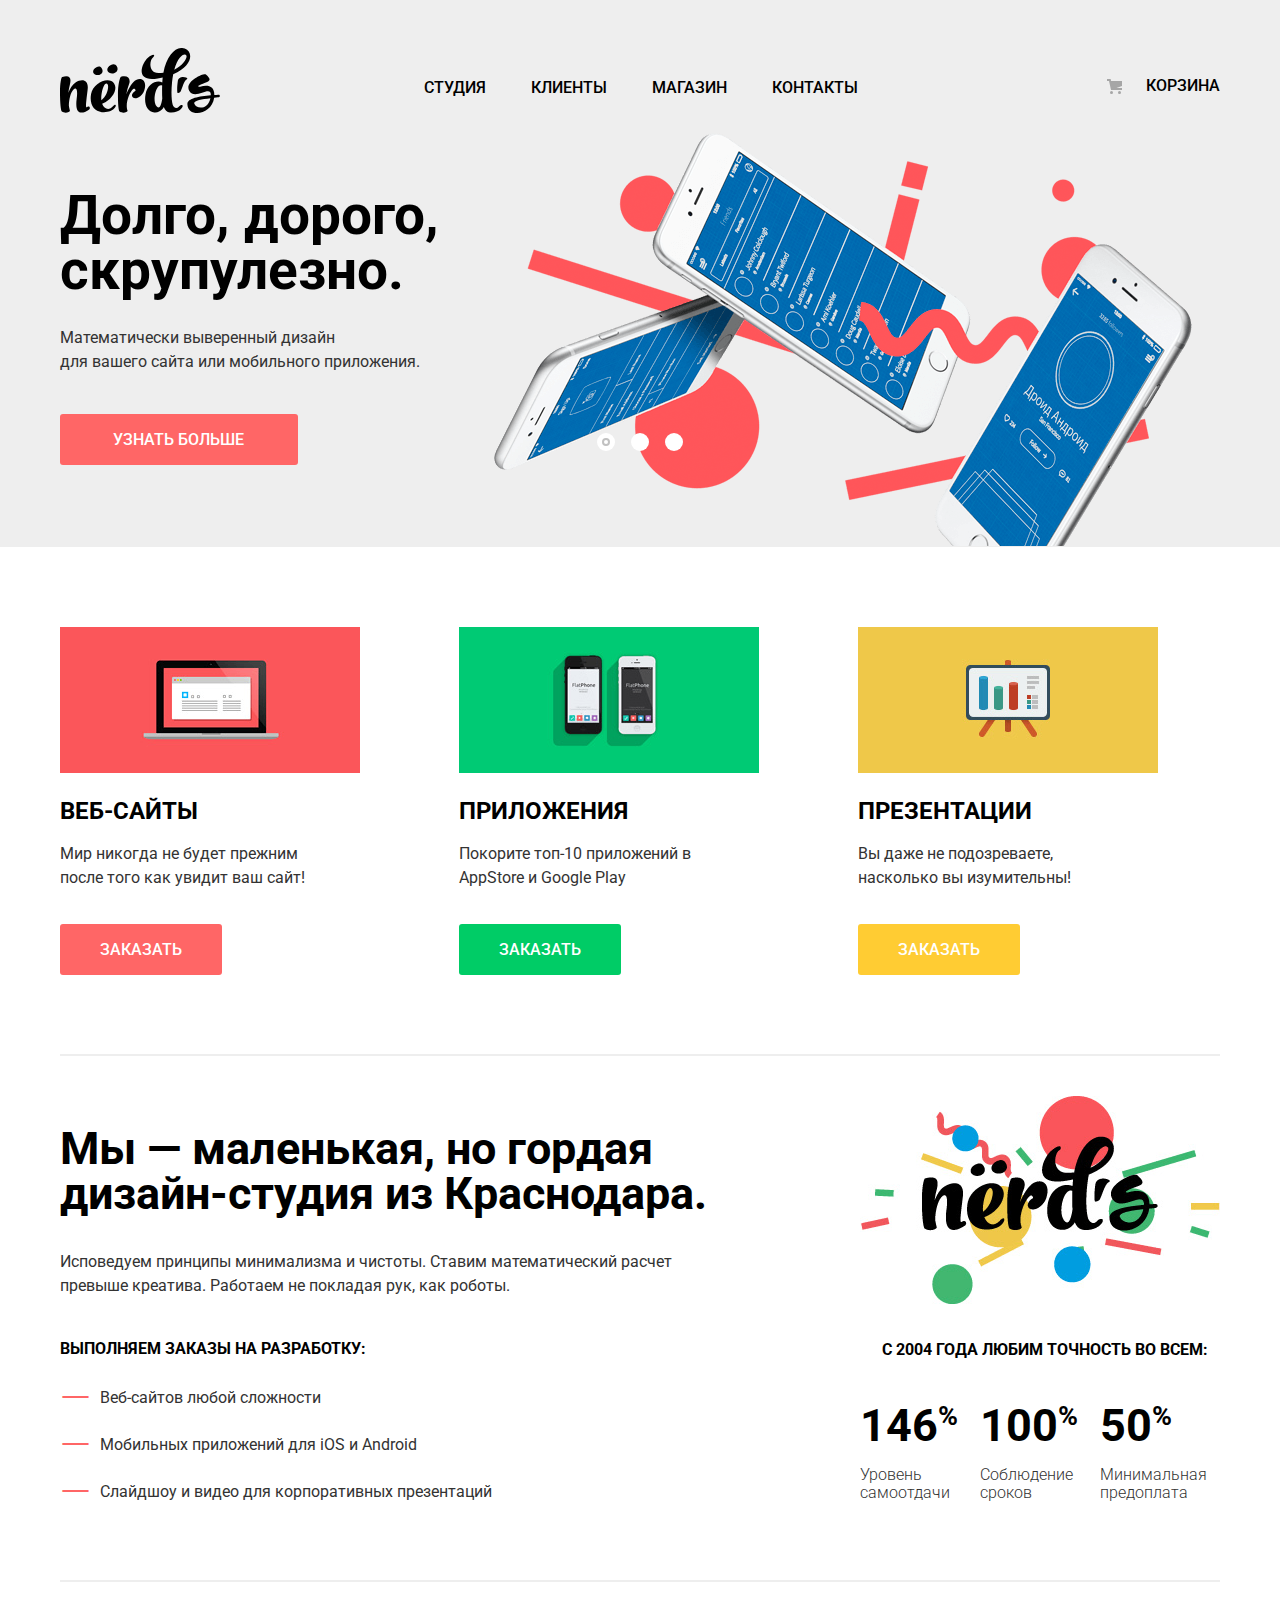
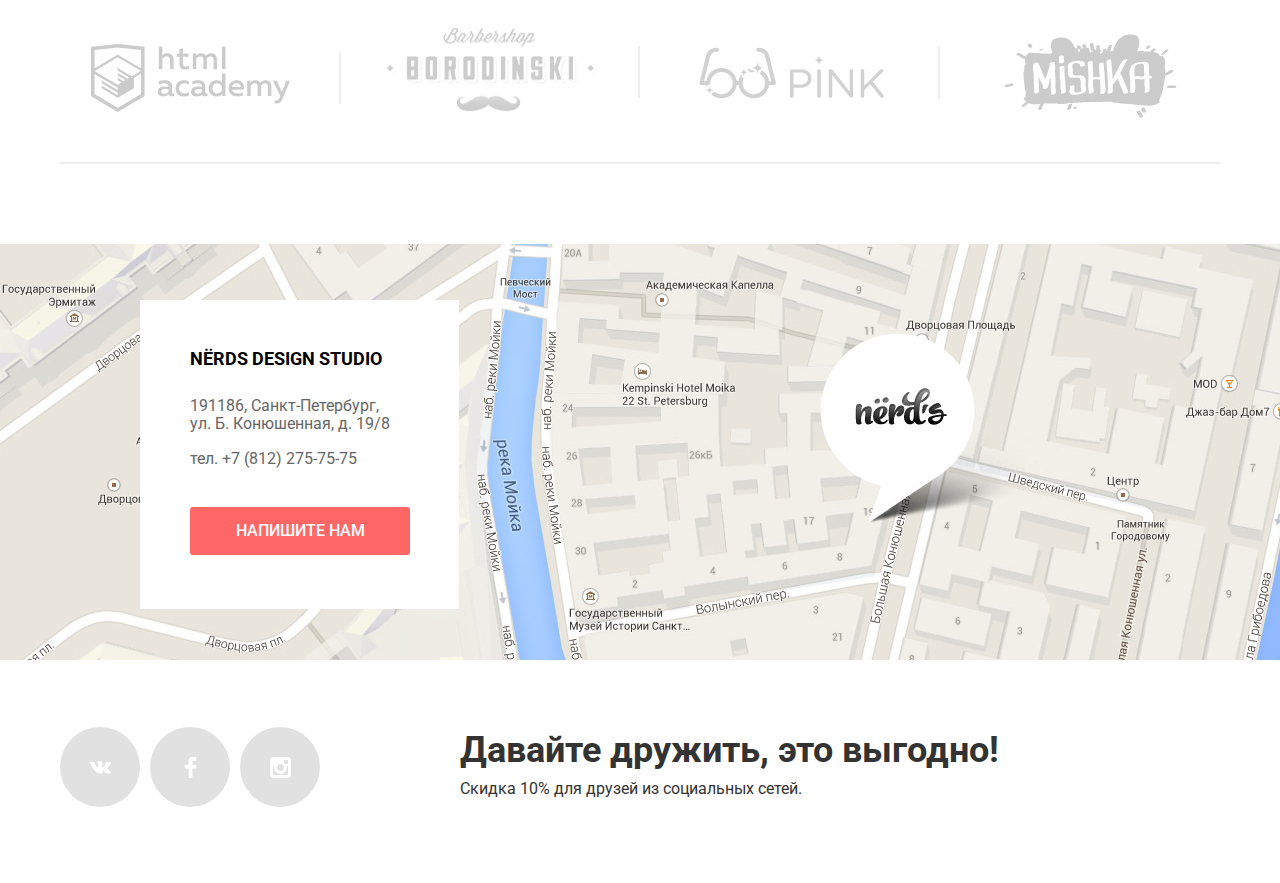
==== commit 0472c5aa: "Добавлена интерактивная карта" ====
--- a/index.html
+++ b/index.html
@@ -138,7 +138,9 @@
             </ul>
         </section>
         <section class="contacts" aria-label="Контактная информация">
-            <p class="map"><img src="img/map.jpg" width="1440" height="416" alt="Санкт-Петербург, ул. Б. Конюшенная, д. 19/8">
+            <p class="map">
+                <iframe src="https://www.google.com/maps/embed?pb=!1m18!1m12!1m3!1d1998.5989424177415!2d30.32088925139757!3d59.938796868959265!2m3!1f0!2f0!3f0!3m2!1i1024!2i768!4f13.1!3m3!1m2!1s0x4696310fca5ba729%3A0xea9c53d4493c879f!2z0JHQvtC70YzRiNCw0Y8g0JrQvtC90Y7RiNC10L3QvdCw0Y8g0YPQuy4sIDE5LCDQodCw0L3QutGCLdCf0LXRgtC10YDQsdGD0YDQsywgMTkxMTg2!5e0!3m2!1sru!2sru!4v1522738670277" width="1440" height="416" frameborder="0" style="border:0" allowfullscreen></iframe>
+                <img src="img/map.jpg" width="1440" height="416" alt="Санкт-Петербург, ул. Б. Конюшенная, д. 19/8">
             </p>
             <div class="address">
                 <h3>Nёrds design studio</h3>
--- a/css/style.css
+++ b/css/style.css
@@ -6,6 +6,7 @@
     line-height: 24px;
     font-weight: 400;
     color: #333333;
+    min-width: 1200px;
 }
 a {
     text-decoration: none;
@@ -453,7 +454,7 @@
     align-items: center;
     position: relative;
 }
-.projects a {
+.projects img {
     opacity: 0.2;
 }
 .projects .htmlacademy {
@@ -492,11 +493,11 @@
     z-index: 1;
     background-color: #eeeeee;
 }
-.projects a:hover,
-.projects a:focus {
+.projects img:hover,
+.projects img:focus {
     opacity: 1;
 }
-.projects a:active {
+.projects img:active {
     opacity: 0.1;
 }
 .contacts {
@@ -511,6 +512,18 @@
     padding: 0;
     background-color: #cccccc;
 }
+.map iframe {
+    position: relative;
+    z-index: 2;
+    border: none;
+}
+.map img {
+  position: absolute;
+  top: 0;
+  left: 0;
+  z-index: 1;
+  margin: 0;
+}
 .address {
     width: 319px;
     min-height: 309px;
@@ -523,6 +536,7 @@
     flex-direction: column;
     justify-content: center;
     box-sizing: border-box;
+    z-index: 3;
 }
 .address p {
     font: inherit;
@@ -805,6 +819,9 @@
 .catalog-container {
     width: 1160px;
     margin: 0 auto;
+    padding: 0;
+    padding-right: 20px;
+    padding-left: 20px;
     display: flex;
     justify-content: space-between;
 }
@@ -1097,18 +1114,16 @@
     text-transform: uppercase;
     font-weight: bold;
     margin-bottom: 18px;
-    padding-top: 5px;
-    color: #000000;
-}
-
+    padding-top: 10px;
+    color: #000000;
+}
 .info-block p {
     margin: 0 auto;
     padding: 0;
     padding-bottom: 32px;
     line-height: 18px;
-    width: 240px;
-}
-
+    width: 200px;
+}
 .info-block {
     background-color: #eeeeee;
     position: absolute;
@@ -1118,6 +1133,12 @@
     display: inline-block;
     vertical-align: top;
     text-align: center;
+}
+.info-block h3{
+    margin: 0;
+    padding: 0;
+    margin-top: 25px;
+    margin-bottom:15px;
 }
 .catalog-item .info-block {
     display: none;
@@ -1140,7 +1161,7 @@
     background-color: #ff6666;
     border: none;
     border-radius: 3px;
-    padding: 17px 64px 16px 55px;   
+    padding: 17px 60px 16px 60px;   
 }
 .catalog-button:hover {
     background-color: #ff3333;
@@ -1214,6 +1235,7 @@
     flex-direction: column;
     justify-content: center;
     box-sizing: border-box;
+    z-index: 3;
 }
 .catalog-phone {
     color: #666666;
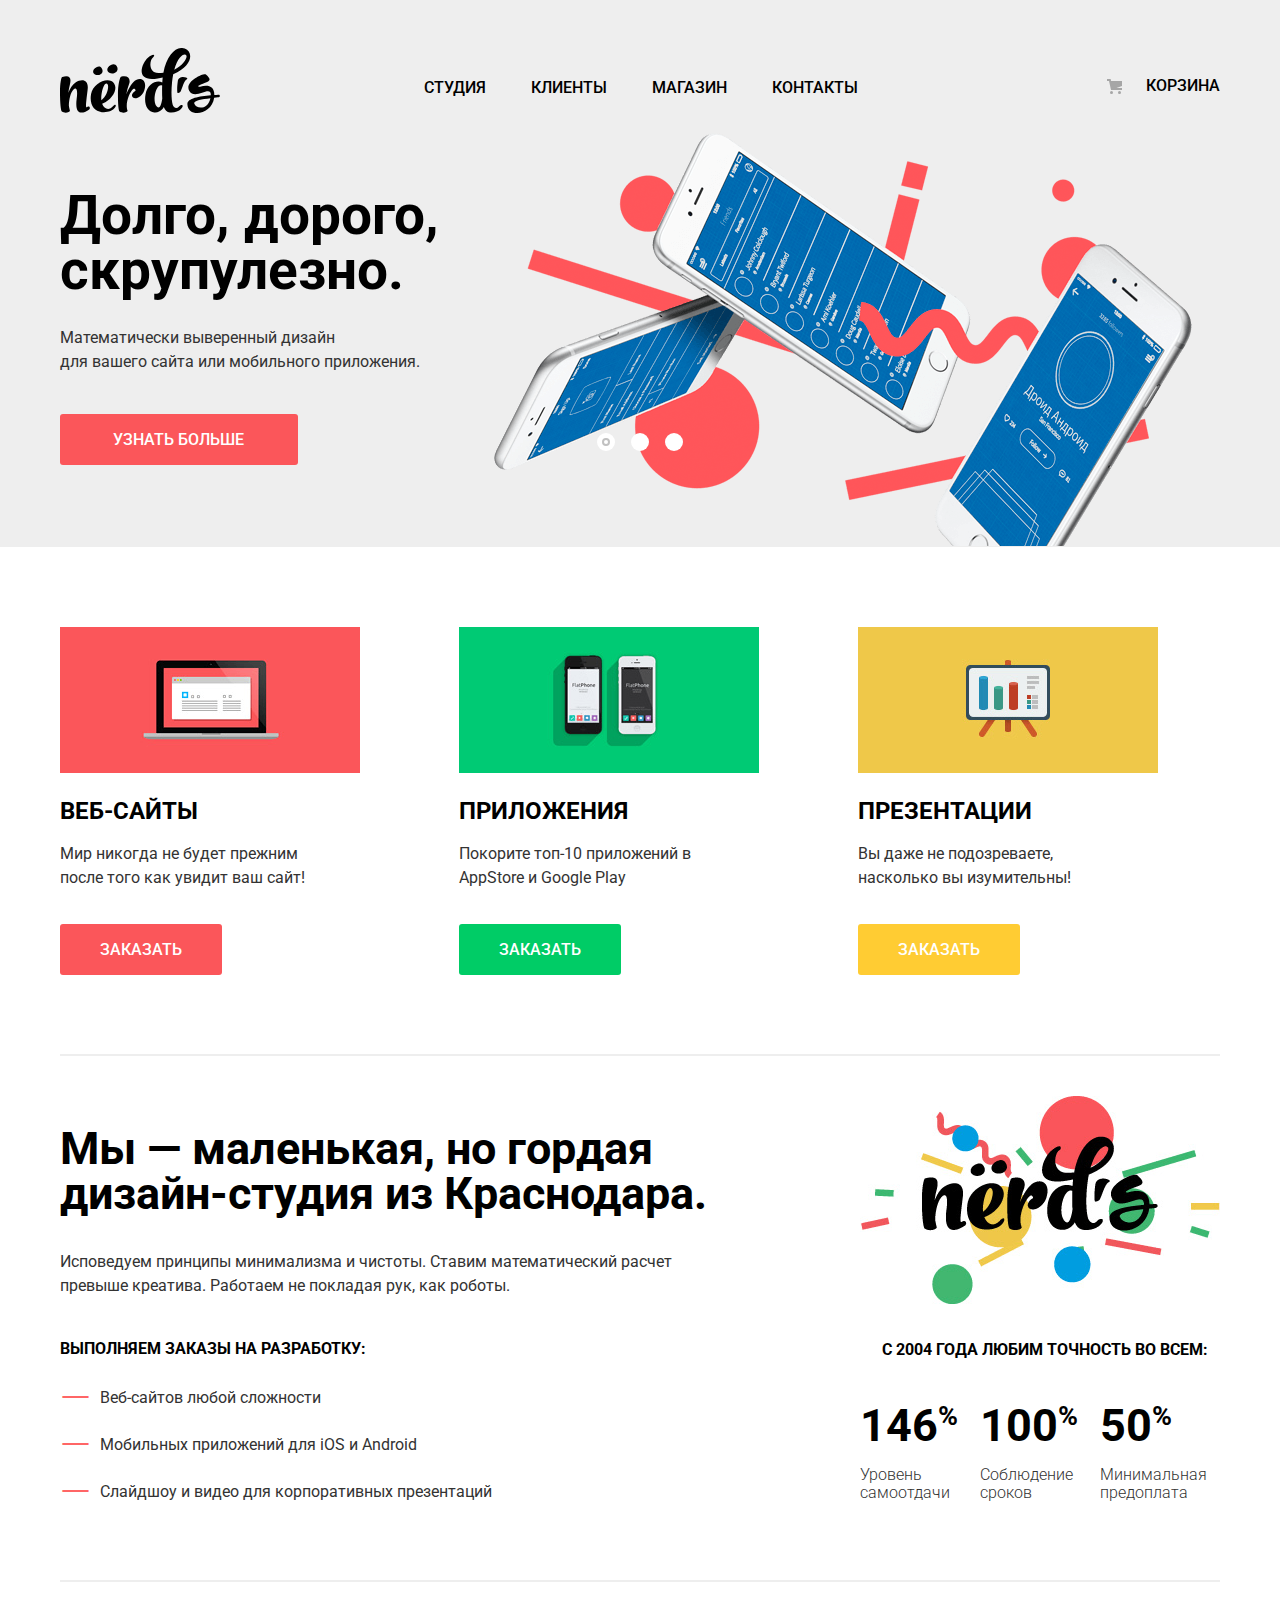
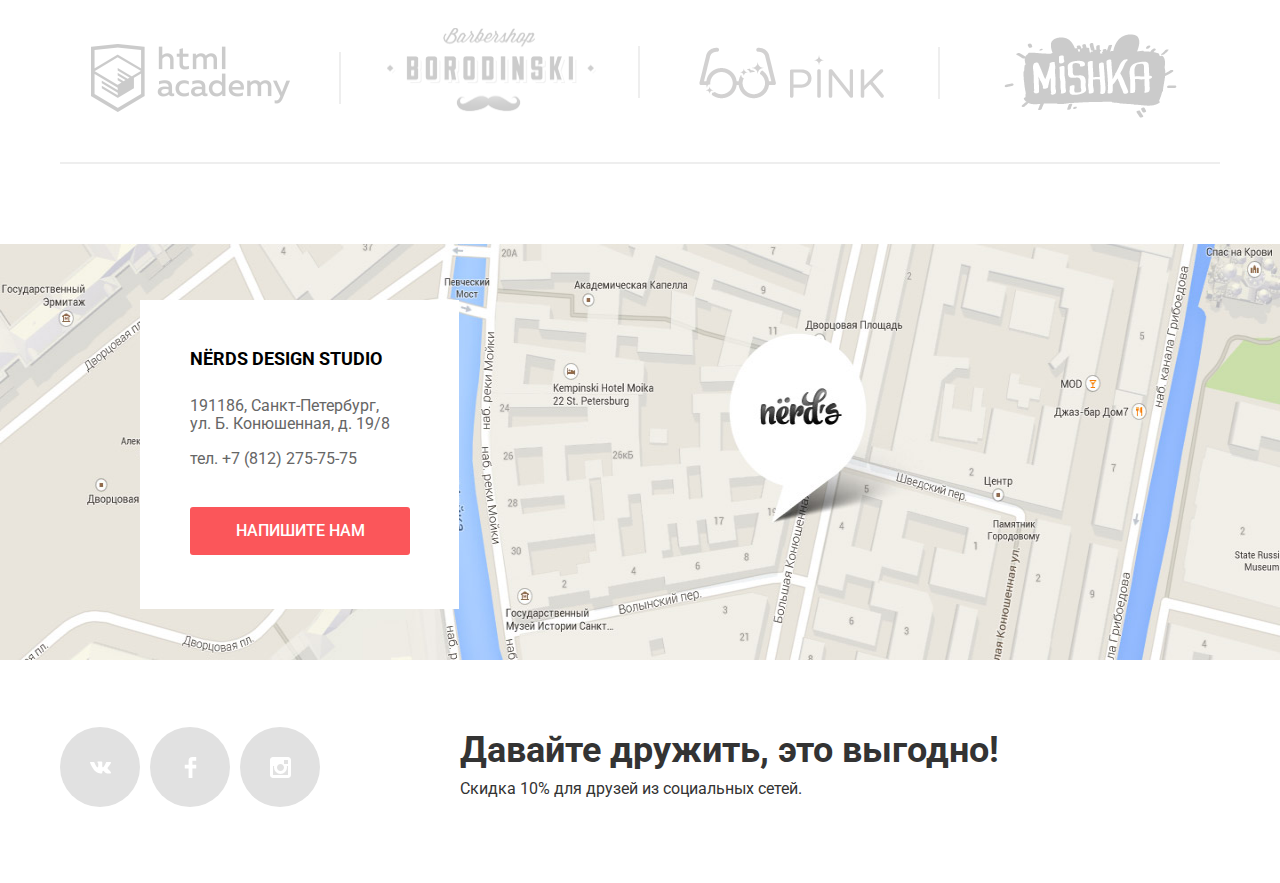
==== commit 0d8f2b56: "Убрала style из iframe" ====
--- a/index.html
+++ b/index.html
@@ -139,7 +139,7 @@
         </section>
         <section class="contacts" aria-label="Контактная информация">
             <p class="map">
-                <iframe src="https://www.google.com/maps/embed?pb=!1m18!1m12!1m3!1d1998.5989424177415!2d30.32088925139757!3d59.938796868959265!2m3!1f0!2f0!3f0!3m2!1i1024!2i768!4f13.1!3m3!1m2!1s0x4696310fca5ba729%3A0xea9c53d4493c879f!2z0JHQvtC70YzRiNCw0Y8g0JrQvtC90Y7RiNC10L3QvdCw0Y8g0YPQuy4sIDE5LCDQodCw0L3QutGCLdCf0LXRgtC10YDQsdGD0YDQsywgMTkxMTg2!5e0!3m2!1sru!2sru!4v1522738670277" width="1440" height="416" frameborder="0" style="border:0" allowfullscreen></iframe>
+                <iframe src="https://www.google.com/maps/embed?pb=!1m18!1m12!1m3!1d1998.5989424177415!2d30.32088925139757!3d59.938796868959265!2m3!1f0!2f0!3f0!3m2!1i1024!2i768!4f13.1!3m3!1m2!1s0x4696310fca5ba729%3A0xea9c53d4493c879f!2z0JHQvtC70YzRiNCw0Y8g0JrQvtC90Y7RiNC10L3QvdCw0Y8g0YPQuy4sIDE5LCDQodCw0L3QutGCLdCf0LXRgtC10YDQsdGD0YDQsywgMTkxMTg2!5e0!3m2!1sru!2sru!4v1522738670277" width="1440" height="416" frameborder="0" allowfullscreen></iframe>
                 <img src="img/map.jpg" width="1440" height="416" alt="Санкт-Петербург, ул. Б. Конюшенная, д. 19/8">
             </p>
             <div class="address">
@@ -192,6 +192,7 @@
         </form>
         <button class="modal-close" type="button" name="close" aria-label="Закрыть окно"></button>
     </section>
+<script src = "js/script.js"></script>
 </body>
 
 </html>--- a/css/style.css
+++ b/css/style.css
@@ -278,17 +278,19 @@
     vertical-align: middle;
     text-transform: uppercase;
     font-weight: 500;
-    background-color: #ff6666;
+    background-color: #fb565a;
     border: none;
     padding: 17px 54px 16px 53px;
 }
-.button:hover {
-    background-color: #ff3333;
-}
+.button:hover,
 .button:focus {
-    background-color: #cc3333;
-    color: #cc9999;
-    box-shadow: inset 1px 1px 0 #fff;
+    background-color: #e74246;
+}
+.button:active {
+  color: rgba(255, 255, 255, 0.3);
+
+  background-color: #d7373b;
+  box-shadow: inset 0 3px 0 0 #c13135;
 }
 .button.red {
     padding: 17px 40px 16px 40px;
@@ -297,25 +299,25 @@
     background-color: #00cc66;
     padding: 17px 40px 16px 40px;
 }
-.button.green:hover {
+.button.green:hover,
+.button.green:focus  {
     background-color: #339966;
 }
-.button.green:focus {
-    background-color: #009966;
-    color: #66cc99;
-    box-shadow: inset 1px 1px 0 #fff;
+.button.green:active {
+    background-color: #00aa62;
+    box-shadow: inset 0 3px 0 0 #009958;
 }
 .button.yellow {
     background-color: #ffcc33;
     padding: 17px 40px 16px 40px;
 }
-.button.yellow:hover {
+.button.yellow:hover,
+.button.yellow:focus  {
     background-color: #eab534;
 }
-.button.yellow:focus {
-    background-color: #cc9933;
-    color: #ffcc66;
-    box-shadow: inset 1px 1px 0 #fff;
+.button.yellow:active {
+    background-color: #e5a722;
+    box-shadow: inset 0 3px 0 0 #ce961f;
 }
 .features-wrapper {
     display: flex;
@@ -516,6 +518,7 @@
     position: relative;
     z-index: 2;
     border: none;
+    max-width: 100%;
 }
 .map img {
   position: absolute;
@@ -523,6 +526,7 @@
   left: 0;
   z-index: 1;
   margin: 0;
+  max-width: 100%;
 }
 .address {
     width: 319px;
@@ -623,10 +627,56 @@
 }
 
 /*МОДАЛЬНОЕ ОКНО*/
+@keyframes bounce {
+  0% {
+    transform: translateY(-2000px);
+  }
+
+  70% {
+    transform: translateY(30px);
+  }
+
+  90% {
+    transform: translateY(-10px);
+  }
+
+  100% {
+    transform: translateY(0);
+  }
+}
 
 .modal {
     position: fixed;
     display: none;
+}
+.modal-show {
+  display: block;
+  animation: bounce 1s;
+}
+
+@keyframes shake {
+  0%,
+  100% {
+    transform: translateX(0);
+  }
+
+  10%,
+  30%,
+  50%,
+  70%,
+  90% {
+    transform: translateX(-10px);
+  }
+
+  20%,
+  40%,
+  60%,
+  80% {
+    transform: translateX(10px);
+  }
+}
+.modal-error {
+  animation: shake 0.6s;
 }
 .modal.contact-us {
     width: 780px;
@@ -694,8 +744,11 @@
     border-color: #000000;
 }
 .form-field:required:invalid {
-    border-color: #ff3333;
-    color: #ff3333;
+  border-color: #e74246;
+  color: #e74246;
+}
+.form-field:required:invalid::placeholder {
+  color: #e74246;
 }
 .form-field {
     width: 334px;
@@ -830,6 +883,7 @@
     margin: 0;
     display: flex;
     justify-content: space-between;
+    width: 400px;
 }
 .filters-set {
     border: none;
@@ -1021,18 +1075,21 @@
 .max-price {
     text-align: right;
 }
+
+/* СОРТИРОВКА */
 .sort-wrapper {
     display: flex;
     justify-content: space-between;
-    width: 760px;
-    margin-bottom: 53px;
-    align-items: flex-start;
 }
 .catalog-sort {
     list-style: none;
-    display: flex;
-    margin: 0;
-    padding: 0;
+    text-align: right;
+    margin: 0;
+    padding: 0;
+    width: 360px;
+    margin-bottom: 51px;
+    display: flex;
+    justify-content: space-between;
 }
 .sort-title {
     padding: 0;
@@ -1048,20 +1105,27 @@
     text-decoration: none;
     font-size: 14px;
     line-height: 18px;
-    text-transform: uppercase;   
+    text-transform: uppercase; 
+    margin: 0;
+    padding: 0;
 }
 .catalog-sort a:not(.active) {
     opacity: 0.3;
 }
 .catalog-sort li {
+    margin: 0;
+    padding: 0;
     margin-right: 25px;
 }
 .catalog-sort .arrow-down {
-    margin-right: 15px;
+    margin: 0;
+    padding: 0;
+    margin-right: 17px;
     margin-left: 25px;
 }
 .catalog-sort .arrow-up {
-    margin-right: 0;
+    margin: 0;
+    padding: 0;
 }
 .catalog-sort a:not(.active):hover,.catalog-sort a:not(.active):focus {
     opacity: 0.6;
@@ -1070,9 +1134,14 @@
     opacity: 1;
     cursor: default;
 }
+.sort-text {
+    font-size: 0;
+}
+
 .catalog {
     list-style: none;
     color: #333333;
+    width: 760px;
 }
 .catalog-list {
     list-style: none;
@@ -1080,9 +1149,9 @@
     margin: 0;
     display: flex;
     flex-wrap: wrap;
-    width: 760px;
+    /*width: 760px;*/
     justify-content: space-between;
-    margin-bottom: 25px;
+    margin-bottom: 28px;
 }
 .catalog-item {
     position: relative;
